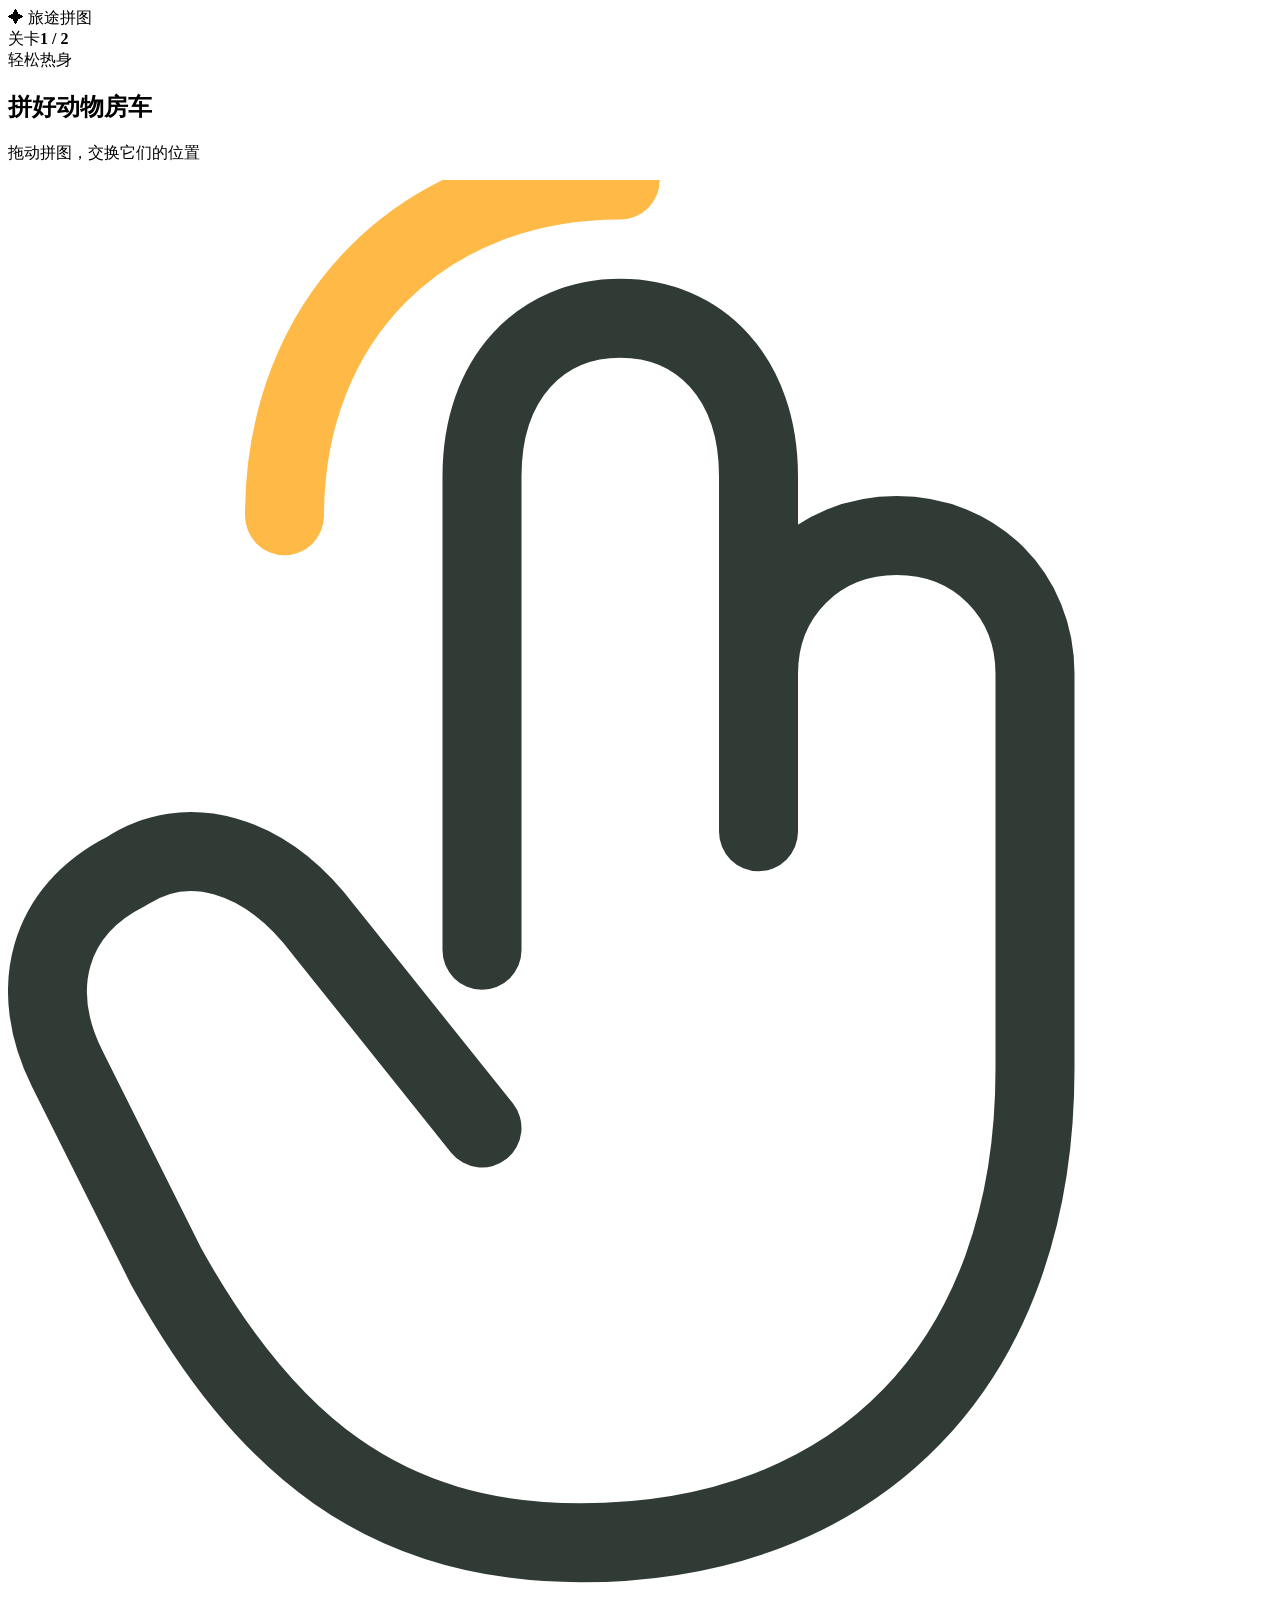
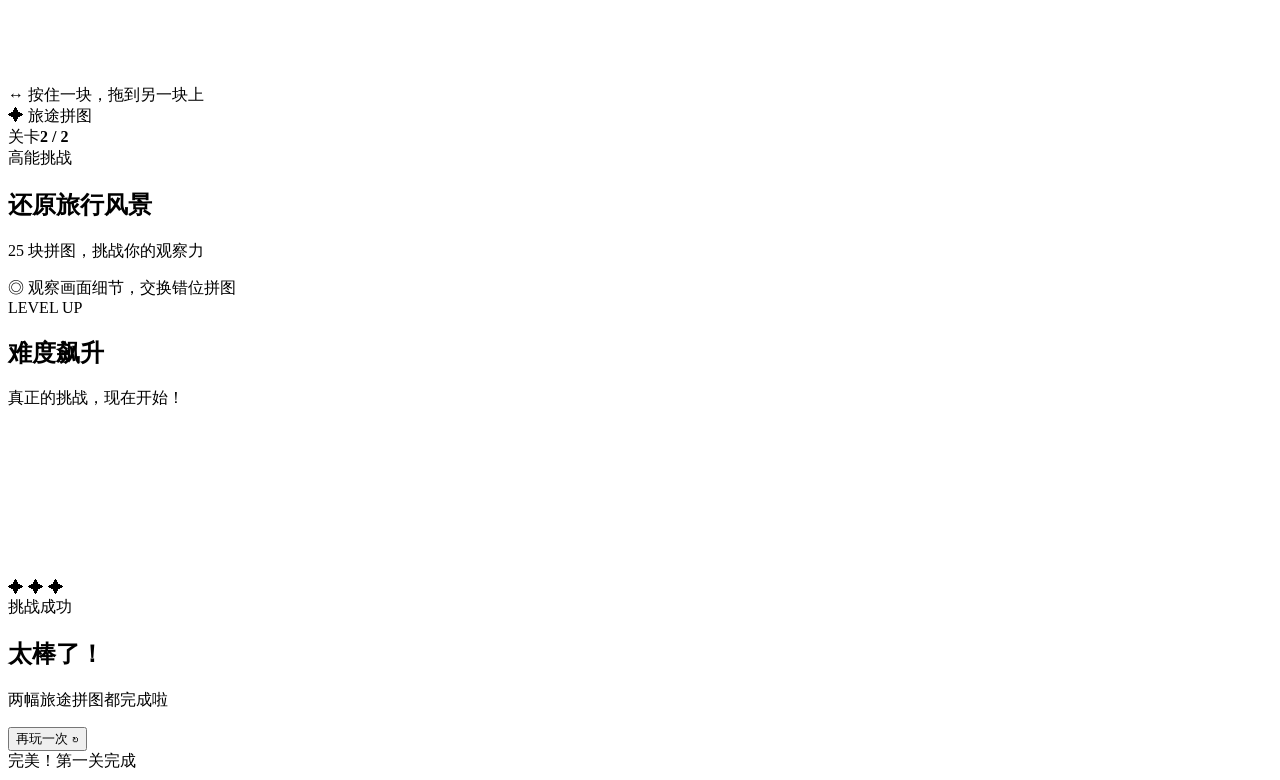
==== index.html @ 744418ca "Add index.html" ====
<!doctype html>
<html lang="zh-CN">
<head>
  <meta charset="UTF-8">
  <meta name="viewport" content="width=device-width, initial-scale=1, maximum-scale=1, user-scalable=no, viewport-fit=cover">
  <meta name="theme-color" content="#fff7e8">
  <title>旅途拼图</title>
  <link rel="stylesheet" href="style.css">
</head>
<body>
  <div class="app" aria-label="旅途拼图试玩">
    <div class="level-track" id="levelTrack">
      <section class="level-panel level-one" aria-label="第一关">
        <div class="ambient ambient-a"></div>
        <header class="topbar">
          <div class="brand"><span class="brand-mark">✦</span> 旅途拼图</div>
          <div class="level-pill"><span>关卡</span><b>1 / 2</b></div>
        </header>
        <div class="level-copy">
          <span class="eyebrow">轻松热身</span>
          <h1>拼好动物房车</h1>
          <p>拖动拼图，交换它们的位置</p>
        </div>
        <div class="board-shell beginner-shell">
          <div class="corner corner-tl"></div><div class="corner corner-tr"></div>
          <div class="corner corner-bl"></div><div class="corner corner-br"></div>
          <div class="puzzle-board" id="board1"></div>
          <div class="finger-guide" id="fingerGuide" aria-hidden="true">
            <svg viewBox="0 0 64 76" role="img">
              <path d="M24 39V15c0-5 3-8 7-8s7 3 7 8v18-8c0-4 3-7 7-7s7 3 7 7v20c0 15-9 24-23 24-10 0-16-5-21-14L3 45c-2-4-1-8 3-10 3-2 7-1 10 3l8 10" fill="#fff" stroke="#2f3b34" stroke-width="4" stroke-linecap="round" stroke-linejoin="round"/>
              <path d="M31 0c-10 0-17 7-17 17" fill="none" stroke="#ffb947" stroke-width="4" stroke-linecap="round"/>
            </svg>
          </div>
        </div>
        <div class="tip"><span class="tip-icon">↔</span> 按住一块，拖到另一块上</div>
      </section>

      <section class="level-panel level-two" aria-label="第二关">
        <div class="ambient ambient-b"></div>
        <header class="topbar">
          <div class="brand"><span class="brand-mark">✦</span> 旅途拼图</div>
          <div class="level-pill hard"><span>关卡</span><b>2 / 2</b></div>
        </header>
        <div class="level-copy">
          <span class="eyebrow hard-label">高能挑战</span>
          <h1>还原旅行风景</h1>
          <p>25 块拼图，挑战你的观察力</p>
        </div>
        <div class="board-shell expert-shell">
          <div class="corner corner-tl"></div><div class="corner corner-tr"></div>
          <div class="corner corner-bl"></div><div class="corner corner-br"></div>
          <div class="puzzle-board" id="board2"></div>
        </div>
        <div class="tip"><span class="tip-icon">◎</span> 观察画面细节，交换错位拼图</div>
      </section>
    </div>

    <div class="difficulty-overlay" id="difficultyOverlay" aria-hidden="true">
      <div class="difficulty-card">
        <div class="up-arrows"><i></i><i></i><i></i></div>
        <div class="difficulty-kicker">LEVEL UP</div>
        <h2>难度飙升</h2>
        <p>真正的挑战，现在开始！</p>
      </div>
    </div>

    <div class="finish-overlay" id="finishOverlay" aria-hidden="true">
      <canvas id="confetti"></canvas>
      <div class="finish-card">
        <div class="finish-stars">✦ <span>✦</span> ✦</div>
        <div class="finish-badge">挑战成功</div>
        <h2>太棒了！</h2>
        <p>两幅旅途拼图都完成啦</p>
        <button type="button" id="replayButton">再玩一次 <span>↻</span></button>
      </div>
    </div>

    <div class="toast" id="toast" role="status">完美！第一关完成</div>
  </div>
  <script src="game.js"></script>
</body>
</html>
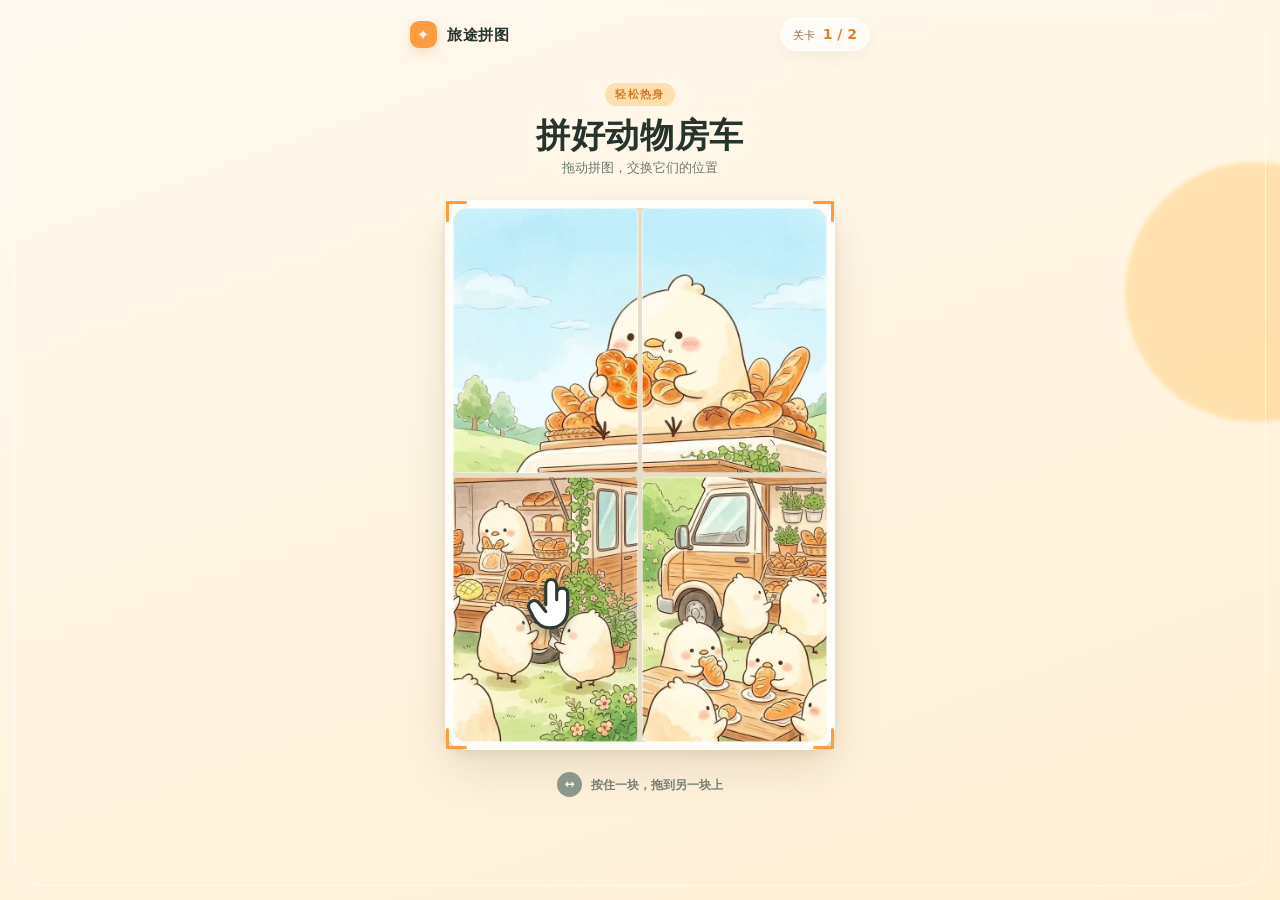
==== commit fcfca506: "Improve mobile asset loading: index.html" ====
--- a/index.html
+++ b/index.html
@@ -4,7 +4,10 @@
   <meta charset="UTF-8">
   <meta name="viewport" content="width=device-width, initial-scale=1, maximum-scale=1, user-scalable=no, viewport-fit=cover">
   <meta name="theme-color" content="#fff7e8">
+  <meta name="format-detection" content="telephone=no">
   <title>旅途拼图</title>
+  <link rel="preload" href="assets/level-1.jpg" as="image">
+  <link rel="preload" href="assets/level-2.jpg" as="image">
   <link rel="stylesheet" href="style.css">
 </head>
 <body>
--- a/style.css
+++ b/style.css
@@ -0,0 +1,192 @@
+:root {
+  --ink: #26342d;
+  --muted: #6e786f;
+  --cream: #fff9ec;
+  --orange: #ff9c3f;
+  --green: #4e9c74;
+}
+
+* { box-sizing: border-box; -webkit-tap-highlight-color: transparent; }
+html, body { width: 100%; height: 100%; margin: 0; overflow: hidden; }
+body {
+  font-family: "PingFang SC", "Microsoft YaHei", system-ui, sans-serif;
+  color: var(--ink);
+  background: #f8ecd5;
+  user-select: none;
+  -webkit-user-select: none;
+}
+button { font: inherit; }
+
+.app { position: relative; width: 100%; height: 100%; overflow: hidden; }
+.level-track {
+  display: flex;
+  width: 200vw;
+  height: 100%;
+  transform: translateX(0);
+  transition: transform .58s cubic-bezier(.68, -.04, .25, 1);
+  will-change: transform;
+}
+.level-track.show-level-two { transform: translateX(-100vw); }
+.level-panel {
+  position: relative;
+  flex: 0 0 100vw;
+  width: 100vw;
+  height: 100%;
+  min-height: 560px;
+  overflow: hidden;
+  display: flex;
+  flex-direction: column;
+  align-items: center;
+  padding: max(18px, env(safe-area-inset-top)) 22px max(18px, env(safe-area-inset-bottom));
+  isolation: isolate;
+}
+.level-one { background: linear-gradient(160deg, #fffaf0 0%, #fff0d4 100%); }
+.level-two { background: linear-gradient(160deg, #f6fbff 0%, #dff3ee 100%); }
+.ambient { position: absolute; z-index: -1; border-radius: 999px; filter: blur(2px); opacity: .65; }
+.ambient-a { width: 260px; height: 260px; right: -105px; top: 18%; background: #ffd895; }
+.ambient-b { width: 310px; height: 310px; left: -130px; bottom: 6%; background: #9ddbc9; }
+
+.topbar { width: min(100%, 460px); display: flex; align-items: center; justify-content: space-between; flex: 0 0 auto; }
+.brand { font-size: 15px; font-weight: 800; letter-spacing: .05em; }
+.brand-mark { display: inline-grid; place-items: center; width: 27px; height: 27px; margin-right: 4px; color: white; background: var(--orange); border-radius: 9px; box-shadow: 0 5px 12px #dd8a3d3d; }
+.level-pill { display: flex; align-items: baseline; gap: 8px; padding: 7px 12px; font-size: 11px; color: #8a6b46; background: #fff9; border: 1px solid #fff; border-radius: 99px; box-shadow: 0 6px 20px #9b724317; backdrop-filter: blur(6px); }
+.level-pill b { font-size: 14px; color: #e37b29; }
+.level-pill.hard b { color: #238162; }
+
+.level-copy { width: min(100%, 460px); margin: clamp(18px, 3.5vh, 34px) 0 clamp(13px, 2.5vh, 24px); text-align: center; flex: 0 0 auto; }
+.eyebrow { display: inline-block; padding: 4px 10px; color: #d67627; background: #ffdfad; border-radius: 99px; font-weight: 800; font-size: 11px; letter-spacing: .12em; }
+.hard-label { color: #147657; background: #bce7d7; }
+.level-copy h1 { margin: 9px 0 4px; font-size: clamp(24px, 4.1vh, 34px); line-height: 1.2; letter-spacing: .02em; }
+.level-copy p { margin: 0; color: var(--muted); font-size: 13px; }
+
+.board-shell {
+  position: relative;
+  width: min(calc(100vw - 56px), 390px);
+  aspect-ratio: 2 / 2.82;
+  padding: 8px;
+  background: #fffdf7;
+  border-radius: 22px;
+  box-shadow: 0 20px 45px #7f654729, 0 4px 10px #7f654720;
+  flex: 0 1 auto;
+  min-height: 0;
+}
+.expert-shell { box-shadow: 0 20px 45px #37675b2b, 0 4px 10px #37675b22; }
+.puzzle-board {
+  position: relative;
+  display: grid;
+  width: 100%;
+  height: 100%;
+  gap: 4px;
+  overflow: hidden;
+  border-radius: 15px;
+  background: #e8ddc9;
+  touch-action: none;
+}
+.expert-shell .puzzle-board { gap: 2px; background: #c4ddd8; }
+.puzzle-piece {
+  position: relative;
+  min-width: 0;
+  min-height: 0;
+  border-radius: 5px;
+  background-repeat: no-repeat;
+  cursor: grab;
+  box-shadow: inset 0 0 0 1px #fff8;
+  transition: filter .18s, box-shadow .18s;
+  will-change: transform;
+}
+.expert-shell .puzzle-piece { border-radius: 2px; box-shadow: inset 0 0 0 .5px #fff7; }
+.puzzle-piece:active { cursor: grabbing; }
+.puzzle-piece.dragging {
+  z-index: 20;
+  filter: brightness(1.08) saturate(1.06);
+  box-shadow: 0 13px 30px #1f27294c, inset 0 0 0 2px #fff;
+  transition: none;
+}
+.puzzle-board.is-complete .puzzle-piece { box-shadow: none; }
+.puzzle-board.is-complete { gap: 0; transition: gap .35s; }
+.corner { position: absolute; z-index: 30; width: 25px; height: 25px; pointer-events: none; }
+.corner::before, .corner::after { content: ""; position: absolute; background: var(--orange); border-radius: 4px; }
+.expert-shell .corner::before, .expert-shell .corner::after { background: var(--green); }
+.corner::before { width: 21px; height: 3px; }
+.corner::after { width: 3px; height: 21px; }
+.corner-tl { left: 1px; top: 1px; }.corner-tr { right: 1px; top: 1px; transform: rotate(90deg); }
+.corner-br { right: 1px; bottom: 1px; transform: rotate(180deg); }.corner-bl { left: 1px; bottom: 1px; transform: rotate(270deg); }
+
+.finger-guide {
+  position: absolute;
+  z-index: 40;
+  left: 21%;
+  top: 68%;
+  width: 50px;
+  filter: drop-shadow(0 7px 5px #27352f44);
+  pointer-events: none;
+  animation: fingerMove 1.4s ease-in-out infinite;
+  transform-origin: 50% 0;
+  transition: opacity .2s;
+}
+.finger-guide svg { display: block; width: 100%; }
+.finger-guide.hide { opacity: 0; }
+@keyframes fingerMove {
+  0%, 15% { transform: translate(0, 0) scale(.96); }
+  45%, 75% { transform: translate(300%, 0) scale(.9); }
+  100% { transform: translate(0, 0) scale(.96); }
+}
+.tip { margin-top: clamp(12px, 2.5vh, 22px); font-size: 12px; font-weight: 600; color: #778078; flex: 0 0 auto; }
+.tip-icon { display: inline-grid; place-items: center; width: 25px; height: 25px; margin-right: 5px; color: #fff; background: #8d9a8f; border-radius: 50%; }
+
+.difficulty-overlay, .finish-overlay {
+  position: absolute;
+  inset: 0;
+  z-index: 100;
+  display: grid;
+  place-items: center;
+  opacity: 0;
+  visibility: hidden;
+  background: #101813c9;
+  backdrop-filter: blur(3px);
+  transition: opacity .18s, visibility .18s;
+}
+.difficulty-overlay.show, .finish-overlay.show { opacity: 1; visibility: visible; }
+.difficulty-card { text-align: center; color: #fff; transform: scale(.78); opacity: 0; }
+.difficulty-overlay.show .difficulty-card { animation: difficultyPop .35s .12s cubic-bezier(.2, 1.45, .4, 1) forwards; }
+.difficulty-kicker { margin-top: 10px; color: #8ff1c6; font-size: 12px; font-weight: 900; letter-spacing: .3em; }
+.difficulty-card h2 { display: block; margin: 5px 0 7px; font-size: clamp(36px, 9vw, 54px); line-height: 1; font-weight: 1000; letter-spacing: .05em; text-shadow: 0 5px 20px #0005; }
+.difficulty-card p { margin: 0; color: #e6eee9; font-size: 14px; }
+.up-arrows { position: relative; width: 54px; height: 67px; margin: auto; }
+.up-arrows i { position: absolute; left: 12px; width: 31px; height: 31px; border-top: 7px solid #70e6b0; border-left: 7px solid #70e6b0; transform: rotate(45deg); opacity: 0; animation: arrowUp .85s infinite; }
+.up-arrows i:nth-child(1) { bottom: 0; animation-delay: 0s; }
+.up-arrows i:nth-child(2) { bottom: 15px; animation-delay: .14s; }
+.up-arrows i:nth-child(3) { bottom: 30px; animation-delay: .28s; }
+@keyframes arrowUp { 0% { opacity: 0; transform: translateY(9px) rotate(45deg); } 45% { opacity: 1; } 100% { opacity: 0; transform: translateY(-9px) rotate(45deg); } }
+@keyframes difficultyPop { to { transform: scale(1); opacity: 1; } }
+
+.finish-overlay { background: #15231cdb; }
+#confetti { position: absolute; inset: 0; width: 100%; height: 100%; pointer-events: none; }
+.finish-card { position: relative; width: min(84vw, 350px); padding: 35px 28px 28px; text-align: center; background: #fffaf0; border-radius: 28px; box-shadow: 0 25px 80px #0007; transform: translateY(30px) scale(.92); opacity: 0; }
+.finish-overlay.show .finish-card { animation: finishIn .5s .15s cubic-bezier(.2, 1.35, .35, 1) forwards; }
+@keyframes finishIn { to { transform: translateY(0) scale(1); opacity: 1; } }
+.finish-stars { color: #ffc759; font-size: 31px; letter-spacing: 9px; }.finish-stars span { display: inline-block; transform: translateY(-12px) scale(1.3); }
+.finish-badge { display: inline-block; margin-top: 10px; padding: 5px 12px; color: #2b835f; background: #d6f2e4; border-radius: 99px; font-size: 12px; font-weight: 900; }
+.finish-card h2 { margin: 10px 0 3px; font-size: 34px; }.finish-card p { margin: 0 0 22px; color: var(--muted); font-size: 14px; }
+.finish-card button { width: 100%; padding: 14px; border: 0; color: #fff; background: linear-gradient(135deg, #ffad4b, #f47f35); border-radius: 15px; font-weight: 900; box-shadow: 0 9px 20px #e67e344a; cursor: pointer; }
+.finish-card button:active { transform: translateY(2px); }
+.finish-card button span { margin-left: 7px; font-size: 18px; }
+
+.toast { position: absolute; z-index: 90; left: 50%; top: 12%; padding: 10px 17px; color: #fff; background: #2c3a32e8; border-radius: 99px; font-size: 13px; font-weight: 800; opacity: 0; transform: translate(-50%, -12px); pointer-events: none; white-space: nowrap; }
+.toast.show { animation: toastIn .7s ease both; }
+@keyframes toastIn { 0% { opacity: 0; transform: translate(-50%, -12px); } 30%, 75% { opacity: 1; transform: translate(-50%, 0); } 100% { opacity: 0; transform: translate(-50%, -5px); } }
+
+@media (max-height: 680px) {
+  .level-panel { padding-top: 13px; padding-bottom: 10px; }
+  .level-copy { margin-top: 10px; margin-bottom: 10px; }
+  .level-copy h1 { font-size: 23px; }
+  .level-copy p { display: none; }
+  .board-shell { width: min(calc((100vh - 170px) * .709), calc(100vw - 52px)); }
+  .tip { margin-top: 9px; }
+}
+@media (min-width: 700px) {
+  .level-panel::after { content: ""; position: absolute; z-index: -1; inset: 14px; border: 1px solid #fff9; border-radius: 28px; pointer-events: none; }
+}
+@media (prefers-reduced-motion: reduce) {
+  *, *::before, *::after { animation-duration: .01ms !important; animation-iteration-count: 1 !important; transition-duration: .01ms !important; }
+}
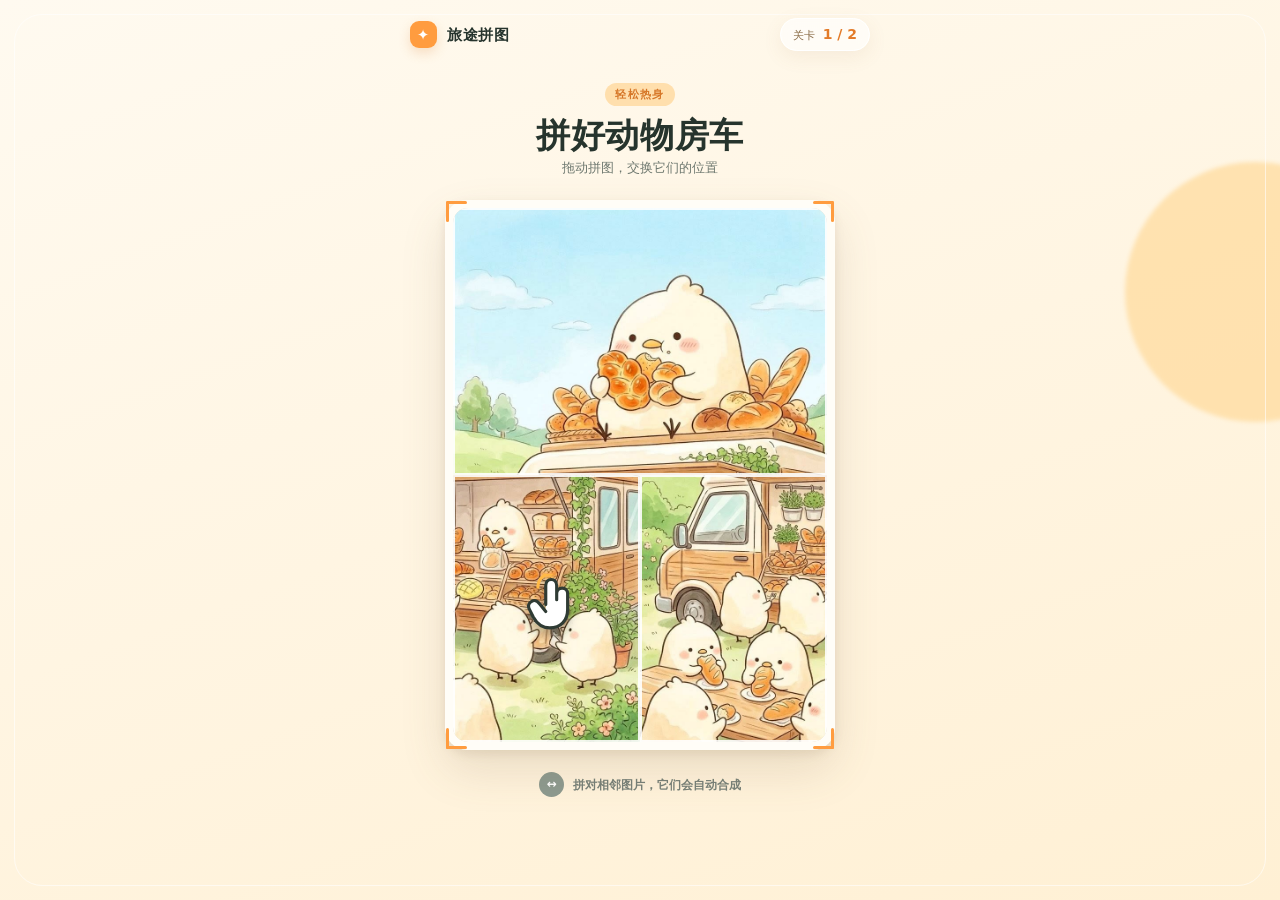
==== commit c43a6b93: "Add dynamic puzzle group merging" ====
--- a/index.html
+++ b/index.html
@@ -35,7 +35,7 @@
             </svg>
           </div>
         </div>
-        <div class="tip"><span class="tip-icon">↔</span> 按住一块，拖到另一块上</div>
+        <div class="tip"><span class="tip-icon">↔</span> 拼对相邻图片，它们会自动合成</div>
       </section>
 
       <section class="level-panel level-two" aria-label="第二关">
@@ -54,7 +54,7 @@
           <div class="corner corner-bl"></div><div class="corner corner-br"></div>
           <div class="puzzle-board" id="board2"></div>
         </div>
-        <div class="tip"><span class="tip-icon">◎</span> 观察画面细节，交换错位拼图</div>
+        <div class="tip"><span class="tip-icon">◎</span> 合成后的大拼图可以整体拖动</div>
       </section>
     </div>
 
--- a/style.css
+++ b/style.css
@@ -76,34 +76,57 @@
   display: grid;
   width: 100%;
   height: 100%;
-  gap: 4px;
+  gap: 0;
   overflow: hidden;
   border-radius: 15px;
   background: #e8ddc9;
   touch-action: none;
 }
-.expert-shell .puzzle-board { gap: 2px; background: #c4ddd8; }
+.expert-shell .puzzle-board { gap: 0; background: #c4ddd8; }
 .puzzle-piece {
   position: relative;
   min-width: 0;
   min-height: 0;
-  border-radius: 5px;
+  border-radius: 0;
   background-repeat: no-repeat;
   cursor: grab;
-  box-shadow: inset 0 0 0 1px #fff8;
-  transition: filter .18s, box-shadow .18s;
+  transition: filter .18s;
   will-change: transform;
 }
-.expert-shell .puzzle-piece { border-radius: 2px; box-shadow: inset 0 0 0 .5px #fff7; }
+.puzzle-piece::after {
+  content: "";
+  position: absolute;
+  inset: 0;
+  z-index: 1;
+  border: 2px solid rgba(255, 255, 255, .88);
+  pointer-events: none;
+}
+.expert-shell .puzzle-piece::after { border-width: 1px; border-color: rgba(255, 255, 255, .78); }
+.puzzle-piece.bond-top::after { border-top-width: 0; }
+.puzzle-piece.bond-right::after { border-right-width: 0; }
+.puzzle-piece.bond-bottom::after { border-bottom-width: 0; }
+.puzzle-piece.bond-left::after { border-left-width: 0; }
+.puzzle-piece.grouped { filter: saturate(1.025); }
+.puzzle-piece.merge-pop { animation: mergePop .32s ease-out; }
+.expert-shell .puzzle-piece { border-radius: 0; }
 .puzzle-piece:active { cursor: grabbing; }
-.puzzle-piece.dragging {
+.puzzle-piece.dragging-group {
   z-index: 20;
   filter: brightness(1.08) saturate(1.06);
-  box-shadow: 0 13px 30px #1f27294c, inset 0 0 0 2px #fff;
+  filter: drop-shadow(0 8px 7px rgba(31, 39, 41, .28)) brightness(1.06) saturate(1.06);
   transition: none;
 }
-.puzzle-board.is-complete .puzzle-piece { box-shadow: none; }
-.puzzle-board.is-complete { gap: 0; transition: gap .35s; }
+.puzzle-piece.dragging-group::after { border-color: rgba(255, 255, 255, .96); }
+@keyframes mergePop { 0% { filter: brightness(1.28) saturate(1.2); } 100% { filter: brightness(1) saturate(1.025); } }
+.puzzle-board.is-complete .puzzle-piece {
+  border-radius: 0;
+  box-shadow: none;
+}
+.puzzle-board.is-complete .puzzle-piece::after { border-width: 0; }
+.puzzle-board.is-complete {
+  gap: 0 !important;
+  transition: gap .22s;
+}
 .corner { position: absolute; z-index: 30; width: 25px; height: 25px; pointer-events: none; }
 .corner::before, .corner::after { content: ""; position: absolute; background: var(--orange); border-radius: 4px; }
 .expert-shell .corner::before, .expert-shell .corner::after { background: var(--green); }
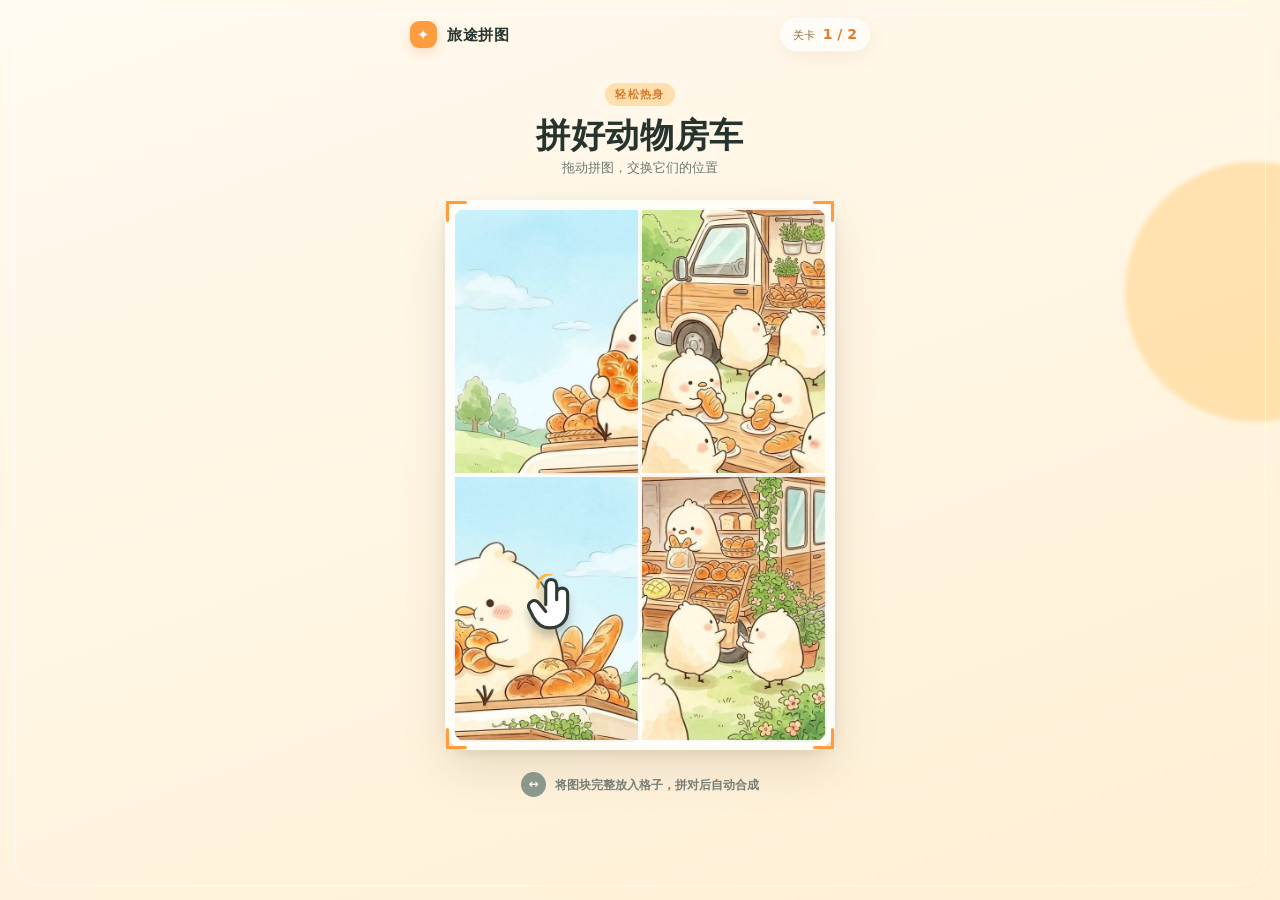
==== commit 23a995dd: "Require full-cell drops before permanent edge merging" ====
--- a/index.html
+++ b/index.html
@@ -35,7 +35,7 @@
             </svg>
           </div>
         </div>
-        <div class="tip"><span class="tip-icon">↔</span> 拼对相邻图片，它们会自动合成</div>
+        <div class="tip"><span class="tip-icon">↔</span> 将图块完整放入格子，拼对后自动合成</div>
       </section>
 
       <section class="level-panel level-two" aria-label="第二关">
@@ -54,7 +54,7 @@
           <div class="corner corner-bl"></div><div class="corner corner-br"></div>
           <div class="puzzle-board" id="board2"></div>
         </div>
-        <div class="tip"><span class="tip-icon">◎</span> 合成后的大拼图可以整体拖动</div>
+        <div class="tip"><span class="tip-icon">◎</span> 完整落格后检测，合成大块整体拖动</div>
       </section>
     </div>
 
--- a/style.css
+++ b/style.css
@@ -89,6 +89,7 @@
   min-height: 0;
   border-radius: 0;
   background-repeat: no-repeat;
+  background-clip: border-box;
   cursor: grab;
   transition: filter .18s;
   will-change: transform;
@@ -106,7 +107,10 @@
 .puzzle-piece.bond-right::after { border-right-width: 0; }
 .puzzle-piece.bond-bottom::after { border-bottom-width: 0; }
 .puzzle-piece.bond-left::after { border-left-width: 0; }
-.puzzle-piece.grouped { filter: saturate(1.025); }
+.puzzle-piece.grouped {
+  z-index: 2;
+  filter: saturate(1.025);
+}
 .puzzle-piece.merge-pop { animation: mergePop .32s ease-out; }
 .expert-shell .puzzle-piece { border-radius: 0; }
 .puzzle-piece:active { cursor: grabbing; }
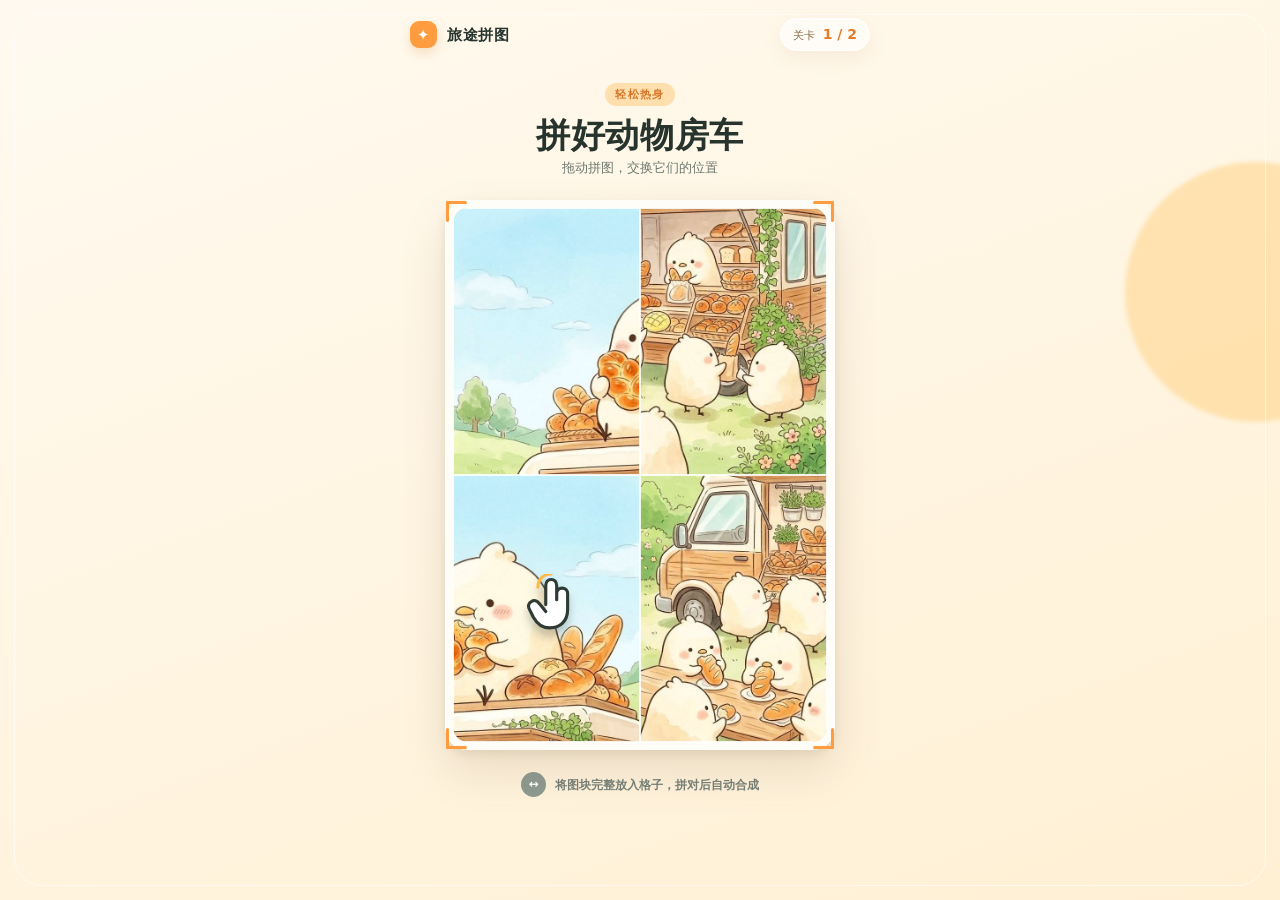
==== commit bf5a7fd8: "Add configurable puzzle playable ad editor and standalone export" ====
--- a/index.html
+++ b/index.html
@@ -11,18 +11,18 @@
   <link rel="stylesheet" href="style.css">
 </head>
 <body>
-  <div class="app" aria-label="旅途拼图试玩">
+  <div class="app" aria-label="拼图试玩">
     <div class="level-track" id="levelTrack">
       <section class="level-panel level-one" aria-label="第一关">
         <div class="ambient ambient-a"></div>
         <header class="topbar">
-          <div class="brand"><span class="brand-mark">✦</span> 旅途拼图</div>
+          <div class="brand"><span class="brand-mark">✦</span> <span data-config="brand">旅途拼图</span></div>
           <div class="level-pill"><span>关卡</span><b>1 / 2</b></div>
         </header>
         <div class="level-copy">
-          <span class="eyebrow">轻松热身</span>
-          <h1>拼好动物房车</h1>
-          <p>拖动拼图，交换它们的位置</p>
+          <span class="eyebrow" data-config="level1Badge">轻松热身</span>
+          <h1 data-config="level1Title">拼好动物房车</h1>
+          <p data-config="level1Subtitle">拖动拼图，交换它们的位置</p>
         </div>
         <div class="board-shell beginner-shell">
           <div class="corner corner-tl"></div><div class="corner corner-tr"></div>
@@ -35,35 +35,35 @@
             </svg>
           </div>
         </div>
-        <div class="tip"><span class="tip-icon">↔</span> 将图块完整放入格子，拼对后自动合成</div>
+        <div class="tip"><span class="tip-icon">↔</span> <span data-config="level1Tip">将图块完整放入格子，拼对后自动合成</span></div>
       </section>
 
       <section class="level-panel level-two" aria-label="第二关">
         <div class="ambient ambient-b"></div>
         <header class="topbar">
-          <div class="brand"><span class="brand-mark">✦</span> 旅途拼图</div>
+          <div class="brand"><span class="brand-mark">✦</span> <span data-config="brand">旅途拼图</span></div>
           <div class="level-pill hard"><span>关卡</span><b>2 / 2</b></div>
         </header>
         <div class="level-copy">
-          <span class="eyebrow hard-label">高能挑战</span>
-          <h1>还原旅行风景</h1>
-          <p>25 块拼图，挑战你的观察力</p>
+          <span class="eyebrow hard-label" data-config="level2Badge">高能挑战</span>
+          <h1 data-config="level2Title">还原旅行风景</h1>
+          <p data-config="level2Subtitle">25 块拼图，挑战你的观察力</p>
         </div>
         <div class="board-shell expert-shell">
           <div class="corner corner-tl"></div><div class="corner corner-tr"></div>
           <div class="corner corner-bl"></div><div class="corner corner-br"></div>
           <div class="puzzle-board" id="board2"></div>
         </div>
-        <div class="tip"><span class="tip-icon">◎</span> 完整落格后检测，合成大块整体拖动</div>
+        <div class="tip"><span class="tip-icon">◎</span> <span data-config="level2Tip">完整落格后检测，合成大块整体拖动</span></div>
       </section>
     </div>
 
     <div class="difficulty-overlay" id="difficultyOverlay" aria-hidden="true">
       <div class="difficulty-card">
         <div class="up-arrows"><i></i><i></i><i></i></div>
-        <div class="difficulty-kicker">LEVEL UP</div>
-        <h2>难度飙升</h2>
-        <p>真正的挑战，现在开始！</p>
+        <div class="difficulty-kicker" data-config="difficultyKicker">LEVEL UP</div>
+        <h2 data-config="difficultyTitle">难度飙升</h2>
+        <p data-config="difficultySubtitle">真正的挑战，现在开始！</p>
       </div>
     </div>
 
@@ -71,14 +71,13 @@
       <canvas id="confetti"></canvas>
       <div class="finish-card">
         <div class="finish-stars">✦ <span>✦</span> ✦</div>
-        <div class="finish-badge">挑战成功</div>
-        <h2>太棒了！</h2>
-        <p>两幅旅途拼图都完成啦</p>
-        <button type="button" id="replayButton">再玩一次 <span>↻</span></button>
+        <div class="finish-badge" data-config="finishBadge">挑战成功</div>
+        <h2 data-config="finishTitle">太棒了！</h2>
+        <p data-config="finishSubtitle">两幅拼图都完成啦</p>
+        <button type="button" id="replayButton"><span data-config="replayText">再玩一次</span> <span>↻</span></button>
       </div>
     </div>
-
-    <div class="toast" id="toast" role="status">完美！第一关完成</div>
+    <div class="toast" id="toast" role="status" data-config="level1Complete">完美！第一关完成</div>
   </div>
   <script src="game.js"></script>
 </body>
--- a/style.css
+++ b/style.css
@@ -73,7 +73,7 @@
 .expert-shell { box-shadow: 0 20px 45px #37675b2b, 0 4px 10px #37675b22; }
 .puzzle-board {
   position: relative;
-  display: grid;
+  display: block;
   width: 100%;
   height: 100%;
   gap: 0;
@@ -82,6 +82,16 @@
   background: #e8ddc9;
   touch-action: none;
 }
+.puzzle-canvas {
+  position: absolute;
+  inset: 0;
+  display: block;
+  width: 100%;
+  height: 100%;
+  touch-action: none;
+  cursor: grab;
+}
+.puzzle-canvas:active { cursor: grabbing; }
 .expert-shell .puzzle-board { gap: 0; background: #c4ddd8; }
 .puzzle-piece {
   position: relative;
@@ -92,7 +102,6 @@
   background-clip: border-box;
   cursor: grab;
   transition: filter .18s;
-  will-change: transform;
 }
 .puzzle-piece::after {
   content: "";
@@ -111,13 +120,20 @@
   z-index: 2;
   filter: saturate(1.025);
 }
+.puzzle-piece.grouped::after {
+  border: 0 !important;
+  box-shadow: none !important;
+}
+.puzzle-piece.grouped.bond-left { margin-left: -1px; }
+.puzzle-piece.grouped.bond-right { margin-right: -1px; }
+.puzzle-piece.grouped.bond-top { margin-top: -1px; }
+.puzzle-piece.grouped.bond-bottom { margin-bottom: -1px; }
 .puzzle-piece.merge-pop { animation: mergePop .32s ease-out; }
 .expert-shell .puzzle-piece { border-radius: 0; }
 .puzzle-piece:active { cursor: grabbing; }
 .puzzle-piece.dragging-group {
   z-index: 20;
-  filter: brightness(1.08) saturate(1.06);
-  filter: drop-shadow(0 8px 7px rgba(31, 39, 41, .28)) brightness(1.06) saturate(1.06);
+  filter: brightness(1.04) saturate(1.04);
   transition: none;
 }
 .puzzle-piece.dragging-group::after { border-color: rgba(255, 255, 255, .96); }
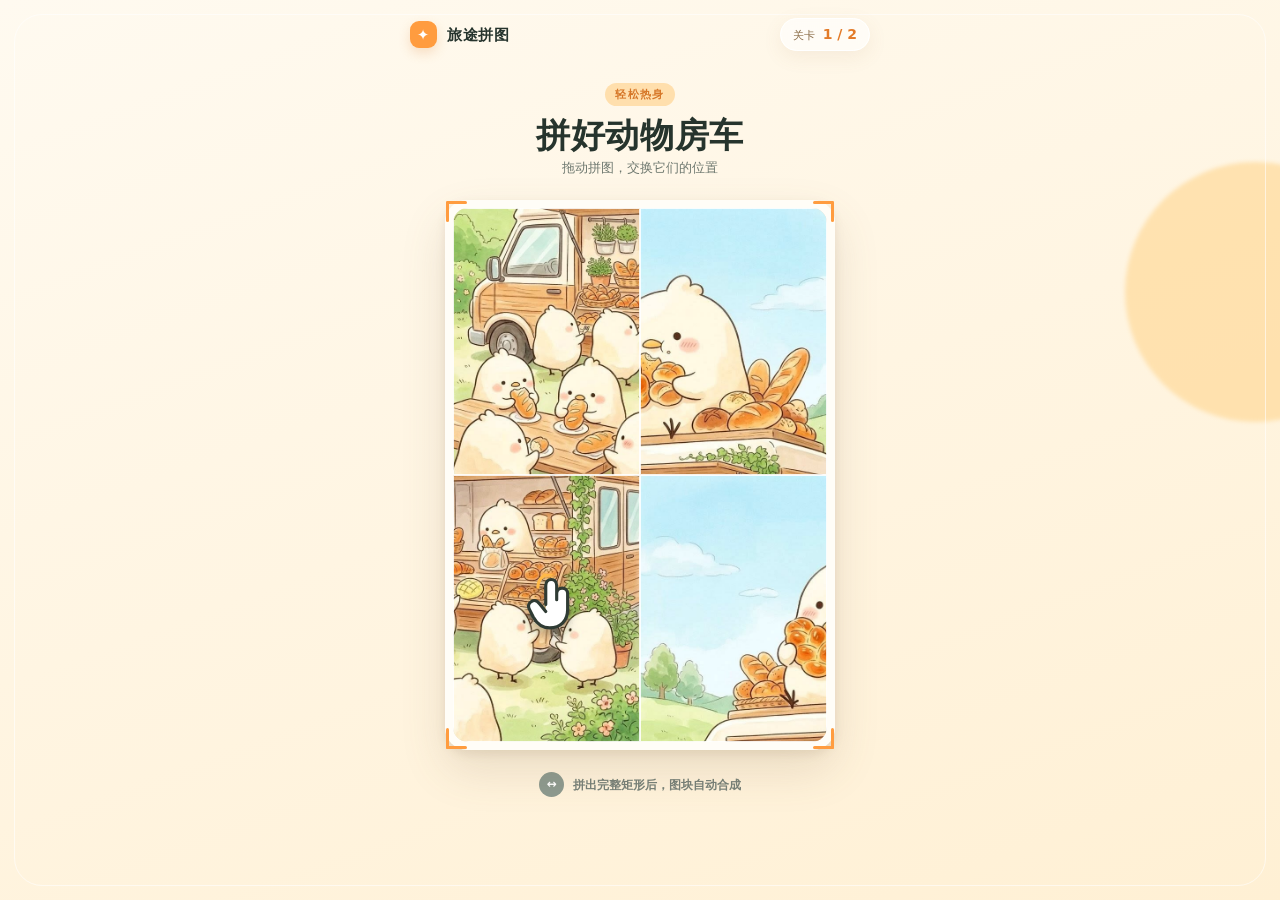
==== commit ec83c946: "Merge puzzle groups only when they form a complete rectangle" ====
--- a/index.html
+++ b/index.html
@@ -35,7 +35,7 @@
             </svg>
           </div>
         </div>
-        <div class="tip"><span class="tip-icon">↔</span> <span data-config="level1Tip">将图块完整放入格子，拼对后自动合成</span></div>
+        <div class="tip"><span class="tip-icon">↔</span> <span data-config="level1Tip">拼出完整矩形后，图块自动合成</span></div>
       </section>
 
       <section class="level-panel level-two" aria-label="第二关">
@@ -54,7 +54,7 @@
           <div class="corner corner-bl"></div><div class="corner corner-br"></div>
           <div class="puzzle-board" id="board2"></div>
         </div>
-        <div class="tip"><span class="tip-icon">◎</span> <span data-config="level2Tip">完整落格后检测，合成大块整体拖动</span></div>
+        <div class="tip"><span class="tip-icon">◎</span> <span data-config="level2Tip">只有完整矩形才能合成并整体拖动</span></div>
       </section>
     </div>
 
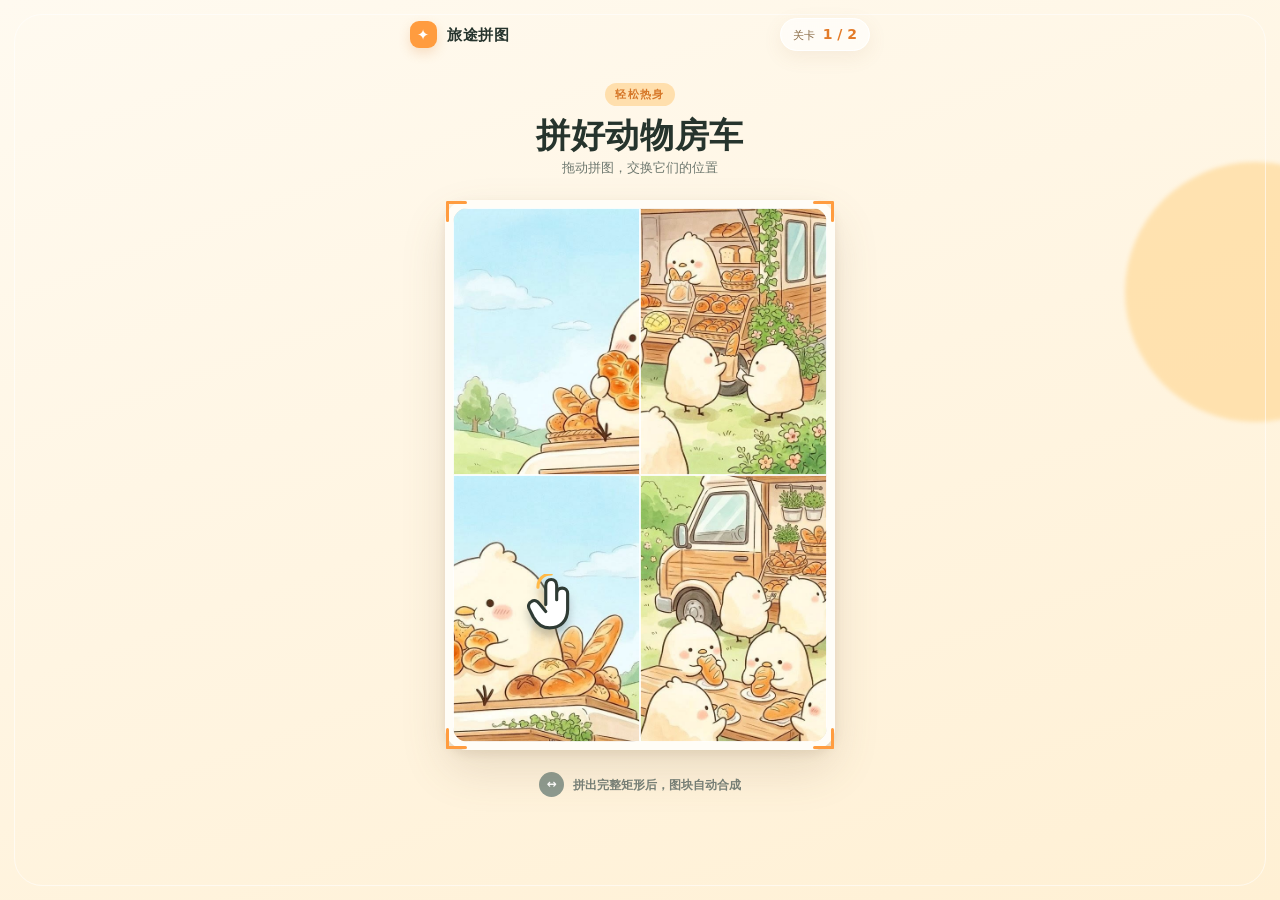
==== commit 685a8bae: "Allow equal-area swaps with mixed merged and single pieces" ====
--- a/index.html
+++ b/index.html
@@ -54,7 +54,7 @@
           <div class="corner corner-bl"></div><div class="corner corner-br"></div>
           <div class="puzzle-board" id="board2"></div>
         </div>
-        <div class="tip"><span class="tip-icon">◎</span> <span data-config="level2Tip">只有完整矩形才能合成并整体拖动</span></div>
+        <div class="tip"><span class="tip-icon">◎</span> <span data-config="level2Tip">等面积区域可以整体交换位置</span></div>
       </section>
     </div>
 
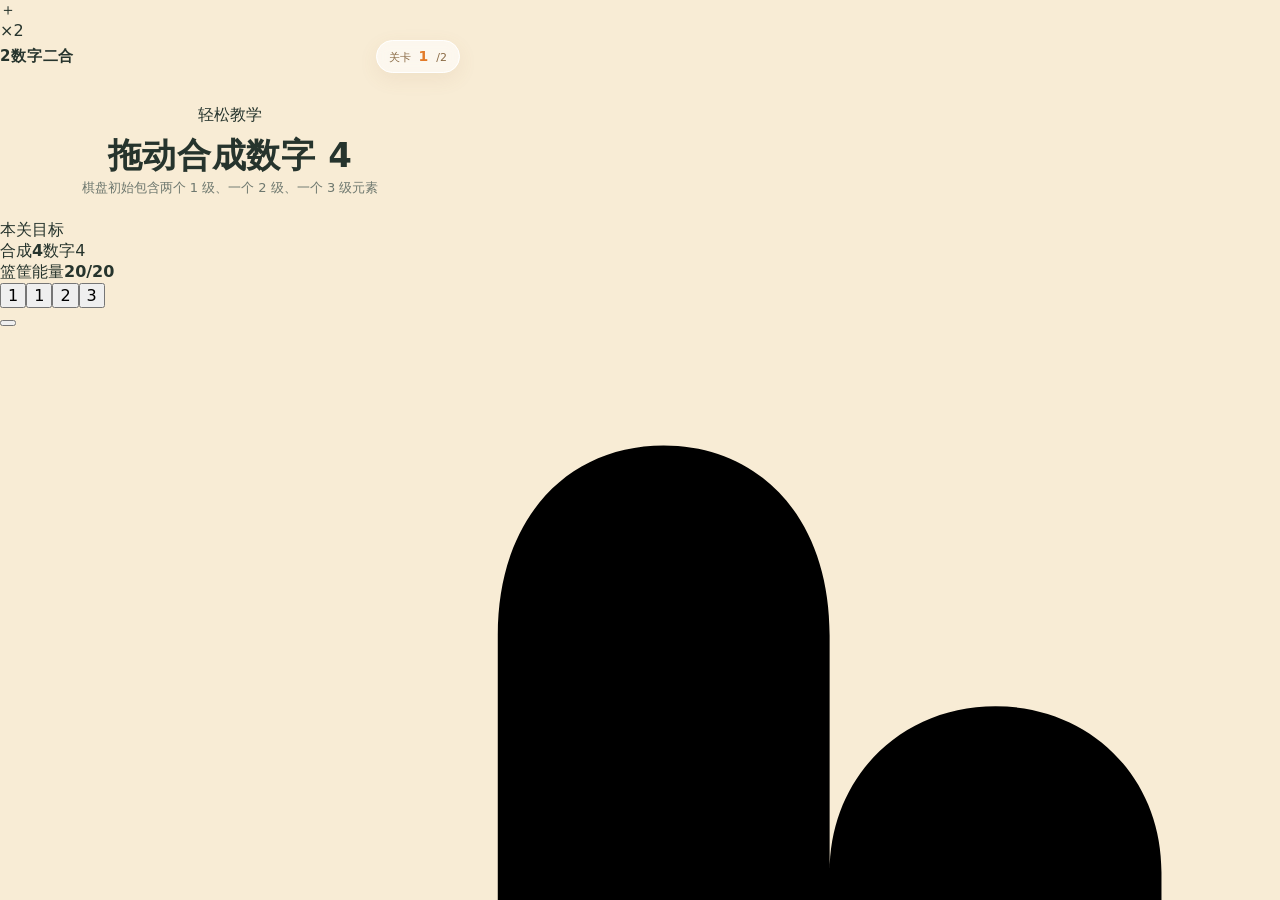
==== commit e4e23a5d: "Bust cache for fire cost update" ====
--- a/index.html
+++ b/index.html
@@ -3,82 +3,65 @@
 <head>
   <meta charset="UTF-8">
   <meta name="viewport" content="width=device-width, initial-scale=1, maximum-scale=1, user-scalable=no, viewport-fit=cover">
-  <meta name="theme-color" content="#fff7e8">
-  <meta name="format-detection" content="telephone=no">
-  <title>旅途拼图</title>
-  <link rel="preload" href="assets/level-1.jpg" as="image">
-  <link rel="preload" href="assets/level-2.jpg" as="image">
-  <link rel="stylesheet" href="style.css">
+  <meta name="theme-color" content="#fff6df">
+  <title>数字二合</title>
+  <link rel="stylesheet" href="style.css?v=20260811-2">
 </head>
 <body>
-  <div class="app" aria-label="拼图试玩">
-    <div class="level-track" id="levelTrack">
-      <section class="level-panel level-one" aria-label="第一关">
-        <div class="ambient ambient-a"></div>
-        <header class="topbar">
-          <div class="brand"><span class="brand-mark">✦</span> <span data-config="brand">旅途拼图</span></div>
-          <div class="level-pill"><span>关卡</span><b>1 / 2</b></div>
-        </header>
-        <div class="level-copy">
-          <span class="eyebrow" data-config="level1Badge">轻松热身</span>
-          <h1 data-config="level1Title">拼好动物房车</h1>
-          <p data-config="level1Subtitle">拖动拼图，交换它们的位置</p>
-        </div>
-        <div class="board-shell beginner-shell">
-          <div class="corner corner-tl"></div><div class="corner corner-tr"></div>
-          <div class="corner corner-bl"></div><div class="corner corner-br"></div>
-          <div class="puzzle-board" id="board1"></div>
-          <div class="finger-guide" id="fingerGuide" aria-hidden="true">
-            <svg viewBox="0 0 64 76" role="img">
-              <path d="M24 39V15c0-5 3-8 7-8s7 3 7 8v18-8c0-4 3-7 7-7s7 3 7 7v20c0 15-9 24-23 24-10 0-16-5-21-14L3 45c-2-4-1-8 3-10 3-2 7-1 10 3l8 10" fill="#fff" stroke="#2f3b34" stroke-width="4" stroke-linecap="round" stroke-linejoin="round"/>
-              <path d="M31 0c-10 0-17 7-17 17" fill="none" stroke="#ffb947" stroke-width="4" stroke-linecap="round"/>
-            </svg>
-          </div>
-        </div>
-        <div class="tip"><span class="tip-icon">↔</span> <span data-config="level1Tip">拼出完整矩形后，图块自动合成</span></div>
-      </section>
+  <main class="app" id="app">
+    <div class="scene-bg" id="sceneBg" aria-hidden="true"></div>
+    <div class="sky-decor decor-one">＋</div><div class="sky-decor decor-two">×2</div>
+    <header class="topbar">
+      <div class="brand"><span>2</span><b data-config="brand">数字二合</b></div>
+      <div class="level-pill">关卡 <b id="levelNumber">1</b>/2</div>
+    </header>
 
-      <section class="level-panel level-two" aria-label="第二关">
-        <div class="ambient ambient-b"></div>
-        <header class="topbar">
-          <div class="brand"><span class="brand-mark">✦</span> <span data-config="brand">旅途拼图</span></div>
-          <div class="level-pill hard"><span>关卡</span><b>2 / 2</b></div>
-        </header>
-        <div class="level-copy">
-          <span class="eyebrow hard-label" data-config="level2Badge">高能挑战</span>
-          <h1 data-config="level2Title">还原旅行风景</h1>
-          <p data-config="level2Subtitle">25 块拼图，挑战你的观察力</p>
-        </div>
-        <div class="board-shell expert-shell">
-          <div class="corner corner-tl"></div><div class="corner corner-tr"></div>
-          <div class="corner corner-bl"></div><div class="corner corner-br"></div>
-          <div class="puzzle-board" id="board2"></div>
-        </div>
-        <div class="tip"><span class="tip-icon">◎</span> <span data-config="level2Tip">等面积区域可以整体交换位置</span></div>
-      </section>
+    <section class="level-copy">
+      <div class="badge" id="levelBadge">轻松教学</div>
+      <h1 id="levelTitle">拖动合成数字 4</h1>
+      <p id="levelSubtitle">棋盘初始包含两个 1 级、一个 2 级、一个 3 级元素</p>
+    </section>
+
+    <section class="goal-card" aria-label="本关目标">
+      <span>本关目标</span>
+      <div class="goal-list" id="goalList"></div>
+    </section>
+
+    <section class="energy-card" id="energyCard" aria-label="篮筐能量">
+      <div><span>篮筐能量</span><b id="energyText">20/20</b></div>
+      <div class="energy-track"><i id="energyBar"></i></div>
+    </section>
+
+    <section class="board-wrap">
+      <div class="board" id="board" aria-label="数字合成棋盘"></div>
+      <button class="basket" id="basket" type="button" aria-label="发射 1 级合成元素">
+        <span></span>
+      </button>
+      <div class="finger" id="finger" aria-hidden="true">
+        <span></span>
+        <svg viewBox="0 0 54 68"><path d="M21 34V13c0-5 3-8 7-8s7 3 7 8v16-6c0-4 3-7 7-7s7 3 7 7v18c0 14-8 22-21 22-9 0-15-5-19-13L4 41c-2-4-1-7 3-9 3-2 6-1 9 3l5 7"/></svg>
+      </div>
+    </section>
+
+    <div class="hint" id="hint"><b>☝</b><span data-config="level1Hint">拖动相同元素叠到一起，依次合成 2、3、4</span></div>
+
+    <div class="transition" id="transition" aria-hidden="true">
+      <div class="burst">✦</div><small data-config="transitionKicker">LEVEL UP</small>
+      <h2 data-config="transitionTitle">难度飙升</h2>
+      <p data-config="transitionSubtitle">更多数字，更大的合成目标！</p>
     </div>
 
-    <div class="difficulty-overlay" id="difficultyOverlay" aria-hidden="true">
-      <div class="difficulty-card">
-        <div class="up-arrows"><i></i><i></i><i></i></div>
-        <div class="difficulty-kicker" data-config="difficultyKicker">LEVEL UP</div>
-        <h2 data-config="difficultyTitle">难度飙升</h2>
-        <p data-config="difficultySubtitle">真正的挑战，现在开始！</p>
+    <div class="finish" id="finish" aria-hidden="true">
+      <canvas id="confetti"></canvas>
+      <div class="finish-card">
+        <div class="trophy">★</div>
+        <span data-config="finishBadge">合成大师</span>
+        <h2 data-config="finishTitle">挑战成功！</h2>
+        <p data-config="finishSubtitle">你完成了两关数字合成</p>
+        <button id="replay" type="button"><span data-config="replayText">再玩一次</span> ↻</button>
       </div>
     </div>
-
-    <div class="finish-overlay" id="finishOverlay" aria-hidden="true">
-      <canvas id="confetti"></canvas>
-      <div class="finish-card">
-        <div class="finish-stars">✦ <span>✦</span> ✦</div>
-        <div class="finish-badge" data-config="finishBadge">挑战成功</div>
-        <h2 data-config="finishTitle">太棒了！</h2>
-        <p data-config="finishSubtitle">两幅拼图都完成啦</p>
-        <button type="button" id="replayButton"><span data-config="replayText">再玩一次</span> <span>↻</span></button>
-      </div>
-    </div>
-    <div class="toast" id="toast" role="status" data-config="level1Complete">完美！第一关完成</div>
-  </div>
-  <script src="game.js"></script>
+  </main>
+  <script src="game.js?v=20260811-2"></script>
 </body>
 </html>
